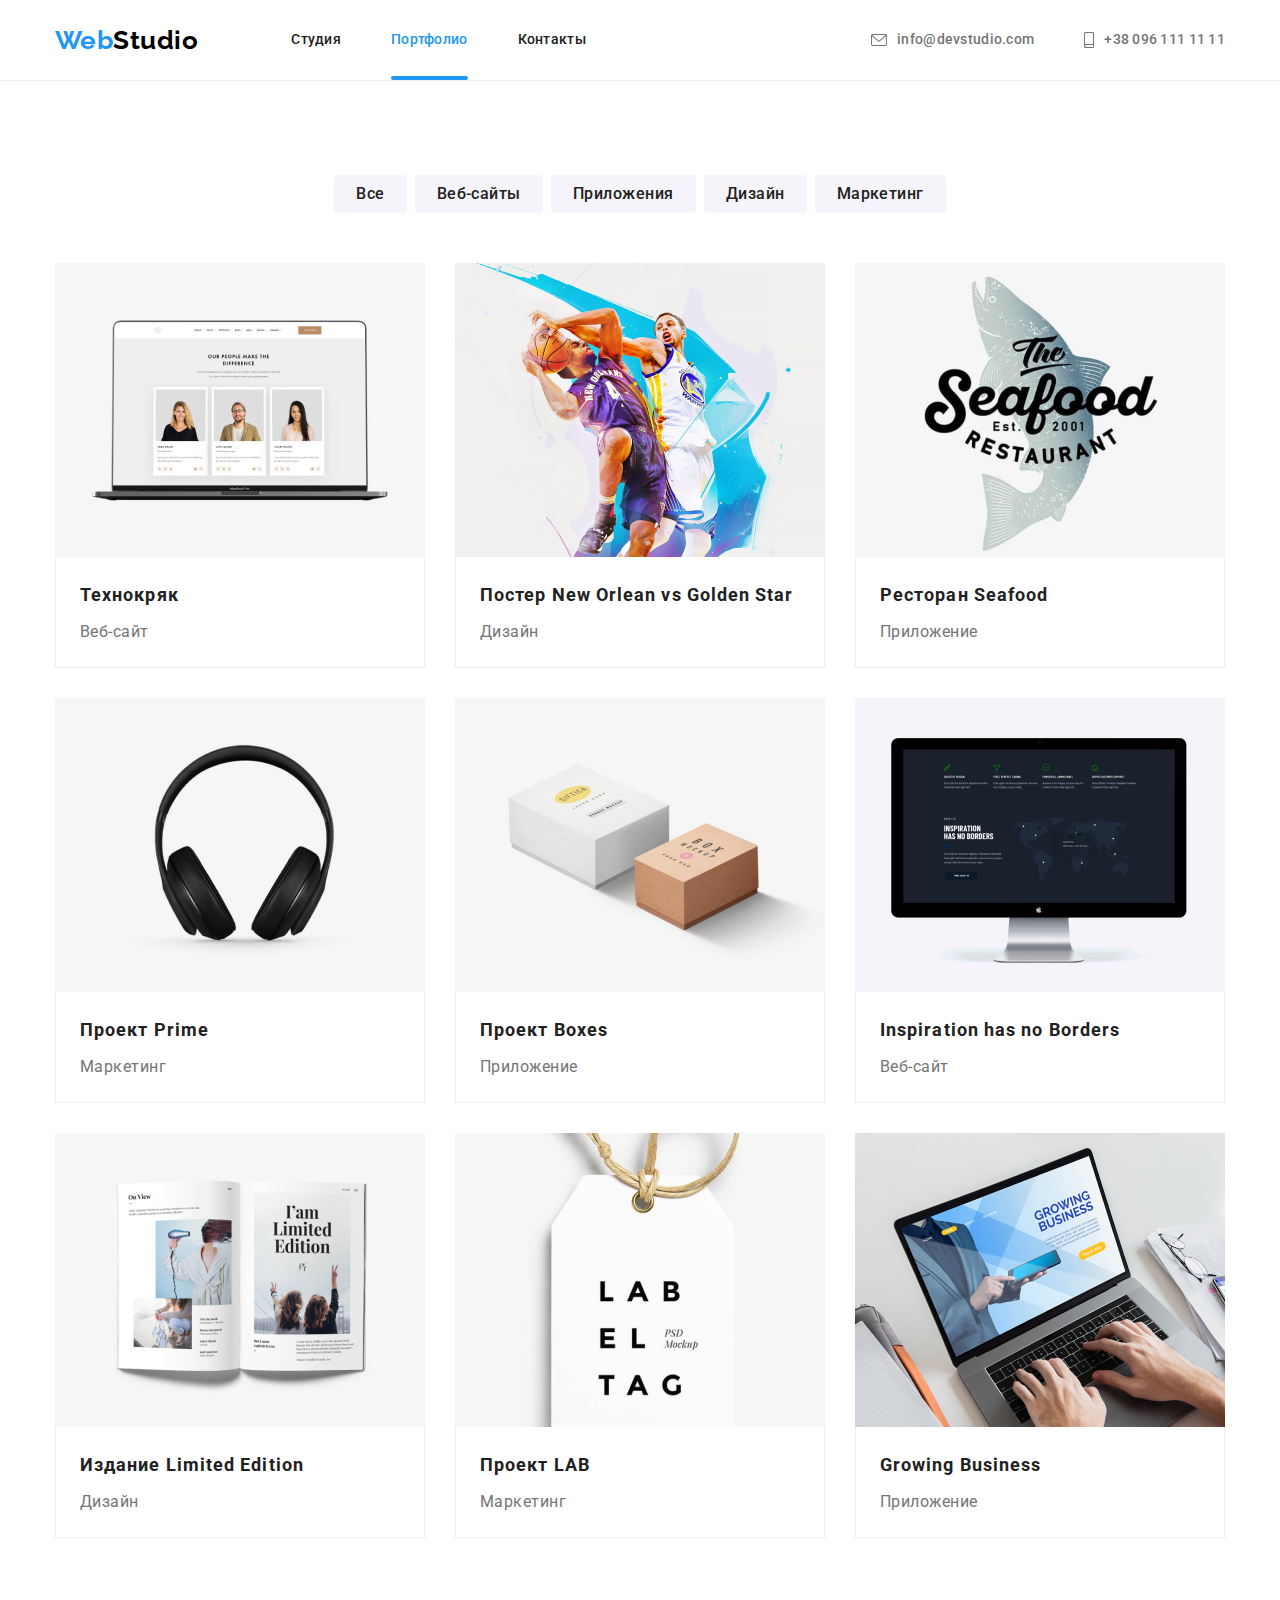
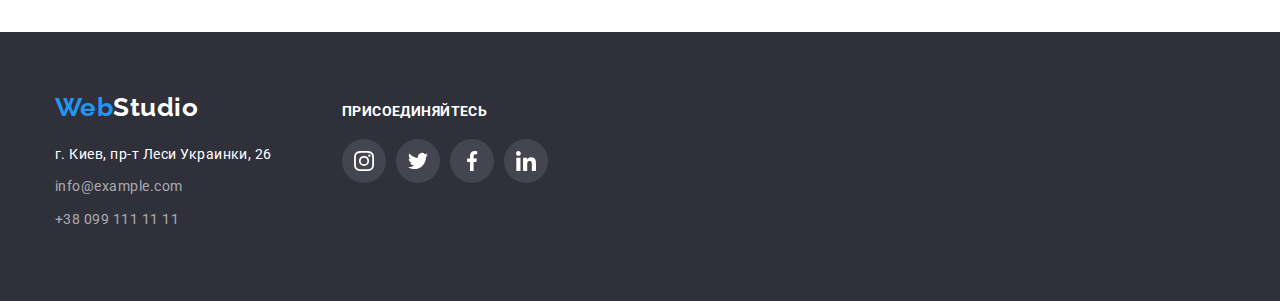
==== portfolio.html @ 90bdb80b "clone" ====
<!DOCTYPE html>
<html lang="en">

<head>
    <meta charset="UTF-8">
    <meta http-equiv="X-UA-Compatible" content="IE=edge">
    <meta name="viewport" content="width=device-width, initial-scale=1.0">
    <title>Портфолио</title>
    <link href="https://fonts.googleapis.com/css2?family=Raleway:wght@700&family=Roboto:wght@400;500;700;900&display=swap"
        rel="stylesheet">
    <link rel="stylesheet" href="https://cdnjs.cloudflare.com/ajax/libs/modern-normalize/1.1.0/modern-normalize.min.css">
    <link rel="stylesheet" href="./css/styles.css">
</head>

<body>
    <!--Шапка-->
    <header class="header">
        <div class="container header-container">  
            <nav class="nav-flex">
                <a href="/" class="logo"><span class="logo-accent">Web</span>Studio</a>
                <ul class="site-nav list">
                    <li class="item"><a href="./index.html" class="link ">Студия</a></li>
                    <li class="item"><a href="./portfolio.html" class="link current">Портфолио</a></li>
                    <li class="item"><a href="" class="link">Контакты</a></li>
                </ul> 
            </nav>               
            <ul class="contacts list ">
                <li class="item"><a href="mailto:info@devstudio.com" class="link mail">
                        <svg class="envelope" width="16px" height="12px">
                            <use href="./images/icons.svg#icon-envelope"></use>>
                        </svg>
                        <span>info@devstudio.com</span></a></li>
                <li class="item"><a href="tel:+380961111111" class="link tel">
                        <svg class="smartphone" width="10px" height="16px">
                            <use href="./images/icons.svg#icon-smartphone"></use>>
                        </svg>
                        <span>+38 096 111 11 11</span></a></li>
            </ul>
        </div>        
    </header>
    <main>
        <!--Фильтр-->
        <section class="section">
            <div class="container">
                <h1 class="section-title visually-hidden">Примеры работ</h1>
                <ul class="filter list">
                    <li class="item"><button type="button" class="button">Все</button></li>
                    <li class="item"><button type="button" class="button">Веб-сайты</button></li>
                    <li class="item"><button type="button" class="button">Приложения</button></li>
                    <li class="item"><button type="button" class="button">Дизайн</button></li>
                    <li class="item"><button type="button" class="button">Маркетинг</button></li>
                </ul>
                <!--Работы-->
                <ul class="portfolio list">
                    <li class="item">
                        <a href="" class="card-hover link ">
                            <div class="card-thumb">
                                <img class="card-img" src="./images/technokryak.jpg" alt="Технокряк" width="370" height="294">
                                <div class="card-overlay">
                                    <p class="card-text">Технокряк это современная площадка распространения коронавируса. Компании используют эту платформу
                                        для цифрового
                                        шпионажа и атак на защищённые сервера конкурентов.
                                    </p>
                                </div>                                
                            </div>                            
                            <div class="card-border">
                                <h2 class="title">Технокряк</h2>
                                <p class="text">Веб-сайт</p>
                            </div>
                        </a>
                    </li>
                    <li class="item">
                        <a href="" class="card-hover link">
                            <div class="card-thumb">
                                <img class="card-img" src="./images/neworleanvsgoldenstarposter.jpg" alt="Постер New Orlean vs Golden Star" width="370"
                                    height="294">
                                <div class="card-overlay">
                                <p class="card-text">Технокряк это современная площадка распространения коронавируса. Компании используют эту платформу
                                    для цифрового
                                    шпионажа и атак на защищённые сервера конкурентов.
                                </p>
                                </div>
                            </div>                            
                            <div class="card-border">
                                <h2 class="title">Постер New Orlean vs Golden Star</h2>
                                <p class="text">Дизайн</p>
                            </div>
                        </a>
                    </li>
                    <li class="item">
                        <a href="" class="card-hover link">
                            <div class="card-thumb">
                                <img class="card-img" src="./images/seafoodrestaurant.jpg" alt="Ресторан Seafood" width="370" height="294">
                                <div class="card-overlay">
                                    <p class="card-text">Технокряк это современная площадка распространения коронавируса. Компании используют эту платформу
                                        для цифрового
                                        шпионажа и атак на защищённые сервера конкурентов.
                                    </p>
                                </div>                                
                            </div>                            
                            <div class="card-border">
                                <h2 class="title">Ресторан Seafood</h2>
                                <p class="text">Приложение</p>
                            </div>
                        </a>
                    </li>
                    <li class="item">
                        <a href="" class="card-hover link">
                            <div class="card-thumb">
                                <img class="card-img" src="./images/primeproject.jpg" alt="Проект Prime" width="370" height="294">
                                <div class="card-overlay">
                                    <p class="card-text">Технокряк это современная площадка распространения коронавируса. Компании используют эту платформу
                                    для цифрового
                                    шпионажа и атак на защищённые сервера конкурентов.
                                </p>
                            </div>                                
                            </div>                            
                            <div class="card-border">
                                <h2 class="title">Проект Prime</h2>
                                <p class="text">Маркетинг</p>
                            </div>
                        </a>
                    </li>
                    <li class="item">
                        <a href="" class="card-hover link">
                            <div class="card-thumb">
                                <img class="card-img" src="./images/boxesproject.jpg" alt="Проект Boxes" width="370" height="294">
                                <div class="card-overlay">
                                    <p class="card-text">Технокряк это современная площадка распространения коронавируса. Компании используют эту платформу
                                        для цифрового
                                        шпионажа и атак на защищённые сервера конкурентов.
                                    </p>
                                </div>                                
                            </div>                            
                            <div class="card-border">
                                <h2 class="title">Проект Boxes</h2>
                                <p class="text">Приложение</p>
                            </div>
                        </a>
                    </li>
                    <li class="item">
                        <a href="" class="card-hover link">
                            <div class="card-thumb">
                                <img class="card-img" src="./images/inspirationhasnoborders.jpg" alt="Inspiration has no Borders" width="370"
                                    height="294">
                                    <div class="card-overlay">
                                        <p class="card-text">Технокряк это современная площадка распространения коронавируса. Компании используют эту платформу
                                            для цифрового
                                            шпионажа и атак на защищённые сервера конкурентов.
                                        </p>
                                    </div>                                
                            </div>                            
                            <div class="card-border">
                                <h2 class="title">Inspiration has no Borders</h2>
                                <p class="text">Веб-сайт</p>
                            </div>
                        </a>
                    </li>
                    <li class="item">
                        <a href="" class="card-hover link">
                            <div class="card-thumb">
                                <img class="card-img" src="./images/limitededition.jpg" alt="Издание Limited Edition" width="370" height="294">
                                <div class="card-overlay">
                                    <p class="card-text">Технокряк это современная площадка распространения коронавируса. Компании используют эту платформу
                                        для цифрового
                                        шпионажа и атак на защищённые сервера конкурентов.
                                    </p>
                                </div>                                
                            </div>                            
                            <div class="card-border">
                                <h2 class="title">Издание Limited Edition</h2>
                                <p class="text">Дизайн</p>
                            </div>
                        </a>
                    </li>
                    <li class="item">
                        <a href="" class="card-hover link">
                            <div class="card-thumb">
                                <img class="card-img" src="./images/labproject.jpg" alt="Проект LAB" width="370" height="294">
                                <div class="card-overlay">
                                    <p class="card-text">Технокряк это современная площадка распространения коронавируса. Компании используют эту платформу
                                        для цифрового
                                        шпионажа и атак на защищённые сервера конкурентов.
                                    </p>
                                </div>                                
                            </div>                            
                            <div class="card-border">
                                <h2 class="title">Проект LAB</h2>
                                <p class="text">Маркетинг</p>
                            </div>
                        </a>
                    </li>
                    <li class="item">
                        <a href="" class="card-hover link">
                            <div class="card-thumb">
                                <img class="card-img" src="./images/growingbusiness.jpg" alt="Growing Business" width="370" height="294">
                                <div class="card-overlay">
                                    <p class="card-text">Технокряк это современная площадка распространения коронавируса. Компании используют эту платформу
                                        для цифрового
                                        шпионажа и атак на защищённые сервера конкурентов.
                                    </p>
                                </div>                                
                            </div>                            
                            <div class="card-border">
                                <h2 class="title">Growing Business</h2>
                                <p class="text">Приложение</p>
                            </div>
                        </a>
                    </li>
                </ul>
            </div>            
        </section>
    </main>
    <footer class="footer">
        <div class="container">
            <div class="footer-box">
                <a href="/" class="footer-logo"><span class="logo-accent">Web</span>Studio</a>
                <address>
                    <ul class="footer-address list">
                        <li><a href="" class="link">г. Киев, пр-т Леси Украинки, 26</a></li>
                        <li><a href="mailto:info@example.com" class="contacts-link">info@example.com</a></li>
                        <li><a href="tel:+380991111111" class="contacts-link">+38 099 111 11 11</a></li>
                    </ul>
                </address>
            </div>
            <div class="invite">
                <h2 class="invite-title">присоединяйтесь</h2>
                <ul class="team-tumb list">
                    <li class="icon">
                        <a href="" class="social">
                            <svg class="instagram" width="20px" height="20px">
                                <use href="./images/icons.svg#icon-instagram"></use>
                            </svg>
                        </a>
                    </li>
                    <li class="icon">
                        <a href="" class="social">
                            <svg class="twitter" width="20px" height="20px">
                                <use href="./images/icons.svg#icon-twitter"></use>
                            </svg>
                        </a>
                    </li>
                    <li class="icon">
                        <a href="" class="social">
                            <svg class="facebook" width="20px" height="20px">
                                <use href="./images/icons.svg#icon-facebook"></use>
                            </svg>
                        </a>
                    </li>
                    <li class="icon">
                        <a href="" class="social">
                            <svg class="linkedin" width="20px" height="20px">
                                <use href="./images/icons.svg#icon-linkedin"></use>
                            </svg>
                        </a>
                    </li>
                </ul>
            </div>
        </div>
    </footer>
</body>

</html>
---- css/styles.css ----
body {
  background-color: var(--primery-white-color);
  color: var(--primery-text-color);
  font-family: Roboto, sans-serif;
  letter-spacing: 0.03em;
}

:root {
  --primery-text-color: #757575;
  --heading-text-color: #212121;
  --accent-color: #2196f3;
  --primery-white-color: #ffffff;
  --icon-color: #AFB1B8;
}
h1, h2, h3, h4, h5, h6, p{
  margin: 0;
}
img{
  display: block;
  max-width: 100%;
}

/*Спрятать заголовки*/
.visually-hidden {
  position: absolute;
  clip: rect(0 0 0 0);
  width: 1px;
  height: 1px;
  margin: -1px;
}

.list {
  list-style: none;
  padding: 0;
  margin: 0;
}

.container {
  width: 1200px;
  padding: 0 15px;
  margin: 0 auto;
}
/*Шапка*/
.header{
 border-bottom: 1px solid #ECECEC;
}
.header-container {
  display: flex;
  align-items: center; 
}
.nav-flex {
  display: flex;
  align-items: center;
}
.logo {
  color: #000000;
  font-family: Raleway, sans-serif;
  font-weight: 700;
  font-size: 26px;
  line-height: 1.19;
  text-decoration: none;
}
.logo-accent {
  color: var(--accent-color);
}
.site-nav {
  display: flex;
  margin-left: 93px;
}
.site-nav .item + .item {
  margin-left: 50px;
}
.site-nav .link {
  display: block;
  padding-top: 32px;
  padding-bottom: 32px;

  color: var(--heading-text-color);
  font-weight: 500;
  font-size: 14px;
  line-height: 1.14;
  letter-spacing: 0.02em;
  text-decoration: none;
  transition-property: color;
  transition-duration: 250ms;
  transition-timing-function: cubic-bezier(0.4, 0, 0.2, 1);
}
.site-nav .link:hover,
.site-nav .link:focus {
  color: var(--accent-color);
}
.site-nav .link.current {
  position: relative;
  color: var(--accent-color);
}
.site-nav .link.current::after{
  position: absolute;
  left: 0;
  bottom: 0;
  content: "";
  display: block;
  width: 100%;
  height: 4px;
  border-radius: 2px;
  background-color: var(--accent-color);
}
.contacts {
  display: flex;
  margin-left: auto;
}
.contacts .item + .item {
  margin-left: 50px;
}
.contacts .link {
  color: var(--primery-text-color);
  font-weight: 500;
  font-size: 14px;
  line-height: 1.14;
  letter-spacing: 0.02em;
  text-decoration: none;
  transition-property: color;
  transition-duration: 250ms;
  transition-timing-function: cubic-bezier(0.4, 0, 0.2, 1);
}
.contacts .link:hover,
.contacts .link:focus {
  color: var(--accent-color);
}
.mail{
  display: flex;
  align-items: center;
 
}
.tel {
  display: flex;
  align-items: center;
  
}
.envelope{
  margin-right: 10px;
  fill: currentColor;
}

.smartphone{  
  margin-right: 10px;
  fill: currentColor;
}

/*Main*/
/*Герой*/
.hero {
  background-color: #C4C4C4;
  text-align: center;
}
.hero .container{
  padding-top: 200px;
  padding-bottom: 200px;
}
.hero-title {
  margin-top: 0;
  margin-bottom: 30px;
  color: var(--primery-white-color);
  font-weight: 900;
  font-size: 44px;
  line-height: 1.36;
  letter-spacing: 0.06em;
  text-transform: uppercase;
}
.button {
  border-radius: 4px;
  border-style: none;
  padding-top: 10px;
  padding-right: 32px;
  padding-bottom: 10px;
  padding-left: 32px;
  color: var(--primery-white-color);
  background-color: var(--accent-color);
  font-family: inherit;
  font-weight: 700;
  font-size: 16px;
  line-height: 1.87;
  letter-spacing: 0.06em;
}
.overlay{
  min-height: 600px;
  max-width: 1600px;
  margin-left: auto;
  margin-right: auto;
  background-image: linear-gradient(to right, rgba(47, 48, 58, 0.4), rgba(47, 48, 58, 0.4)),
   url(../images/hero.jpg);
  background-repeat: no-repeat;
  background-position: center;
  background-size: cover;
}

/*section*/
.section {
  padding-top: 94px;
  padding-bottom: 94px;
}
.section-title {
  margin-top: 0;
  margin-bottom: 50px;
  color: var(--heading-text-color);
  font-weight: 700;
  font-size: 36px;
  line-height: 1.17;
  text-align: center;
}
/*Преимущества*/
.advantages-section {
  padding-bottom: 0;
}
.advantages {
  display: flex;
  flex-wrap: wrap;
}
.advantages .item {
  width: 270px;
}
.advantages .item + .item {
  margin-left: 30px;
}

.advantages .title {
  margin-top: 0;
  margin-bottom: 10px;
  color: var(--heading-text-color);
  font-weight: 700;
  font-size: 14px;
  line-height: 1.14;
  text-transform: uppercase;
}
.advantages .text {
  margin-top: 0;
  font-weight: 400;
  font-size: 14px;
  line-height: 1.71;
}
.box-advantages {
  display: flex;
  align-items: center;
  justify-content: center;
  width: 270px;
  height: 120px;
  background-color: #F5F4FA ;
  margin-bottom: 30px;
}


/*Чем мы занимаемся?*/
.whatwedo {
  display: flex;
  flex-wrap: wrap;
}
.whatwedo .item {
  width: 370px;
}
.whatwedo .item + .item {
  margin-left: 30px;
}
.whatwedo-thumb::before{
  content: "";
  position: absolute;
  width: 100%;
  height: 70px;
  bottom: 0;
  left: 0;
  background-color: rgba(47, 48, 58, 0.8);
}
.whatwedo-thumb{

  position: relative;
}
.whatwedo-text{   

font-weight: 700;
font-size: 14px;
line-height: 1.14;
text-align: center;
letter-spacing: 0.03em;
text-transform: uppercase;

color: var(--primery-white-color);

  position: absolute;
  bottom: 0;
  
  width: 100%;
  padding-bottom: 27px;
 
}

/*Наша команда*/
.ourteam {
  background-color: #f5f4fa;
}
.team {
  display: flex;
  flex-wrap: wrap;
}
.team .item {
  width: 270px;
  box-shadow: 0px 4px 4px 0px rgba(0, 0, 0, 0.25);
  border-radius: 0 0 4px 4px;
}
.team .item + .item{
  margin-left: 30px;
}
}
.team .image {
  margin-top: 0;
  margin-bottom: 0;
}
.team-description{
  padding-top: 30px;
  padding-bottom: 30px;
  background-color: var(--primery-white-color);
  border-radius: 0 0 4px 4px;
}

.team-title {
  text-align: center;
  margin-top: 0;
  margin-bottom: 10px;
  color: var(--heading-text-color);
  font-weight: 500;
  font-size: 16px;
  line-height: 1.19;
}
.team .text {
  text-align: center;
  margin-top: 0;
  margin-bottom: 16px;
  font-weight: 400;
  font-size: 16px;
  line-height: 1.19;
}
.team-tumb{
  display: flex;
  align-items: center;
  justify-content: center;
}
.social{
  margin: 0;
  padding: 0;
  display: flex;
  align-items: center;
  justify-content: center;
  width: 44px;
  height: 44px;
  border-radius: 50%;
  color: var(--icon-color);
  transition-property: color, background-color ;
  transition-duration: 250ms;
  transition-timing-function: cubic-bezier(0.4, 0, 0.2, 1);  
}
.team-tumb .icon + .icon{
  margin-left: 10px;
}
.social:hover,
.social:focus{
  color: var(--primery-white-color); 
  background-color: var(--accent-color);
}
.invite .social {
  color: var(--primery-white-color);
  background-color: rgba(255, 255, 255, 0.1);
  transition-property: background-color;
  transition-duration: 250ms;
  transition-timing-function: cubic-bezier(0.4, 0, 0.2, 1);
}
.invite .social:hover,
.invite .social:focus{
  background-color: var(--accent-color);
}

.instagram{
  fill: currentColor;
}
.twitter{
  fill: currentColor;
}
.facebook{
  fill: currentColor;
}
.linkedin{
  fill: currentColor;
}

/*Постоянные клиенты*/

.clients{
display: flex;
justify-content: space-between;
}
.clients .item a{
  display: flex;
  align-items: center;
  justify-content: center;
  width: 170px;
  height: 92px;
  color: var(--icon-color);
  border: solid 1px var(--icon-color);
  border-radius: 4px;
  transition-property: color, border-color;
  transition-duration: 250ms;
  transition-timing-function: cubic-bezier(0.4, 0, 0.2, 1);
}
.clients .item a:hover,
.clients .item a:focus{
  color: var(--accent-color);
  border-color: var(--accent-color);
}
.yaco {
  fill: currentColor;
}
.here{
  fill: currentColor;
}
.company{
  fill: currentColor;
}
.foster{
  fill: currentColor;
}
.brand{
  fill: currentColor;
}
.tagline{
  fill: currentColor;
}

/*Footer*/
.footer {
  padding-top: 60px;
  padding-bottom: 60px;
  background-color: #2f303a;
}
.footer .container{
  display: flex;
  align-items: baseline;
}
.footer-logo {
  display: inline-block;
  margin-top: 0;
  margin-bottom: 20px;
  color: var(--primery-white-color);
  font-family: Raleway, sans-serif;
  font-weight: 700;
  font-size: 26px;
  line-height: 1.19;
  text-decoration: none;
}
.footer-address .link {
  display: inline-block;
  margin-top: 0;
  margin-bottom: 9px;
  color: var(--primery-white-color);
  font-style: normal;
  font-weight: 400;
  font-size: 14px;
  line-height: 1.71;
  text-decoration: none;
}
.footer-address .contacts-link {
  display: inline-block;
  margin-top: 0;
  margin-bottom: 9px;
  color: rgba(255, 255, 255, 0.6);
  font-style: normal;
  font-weight: 400;
  font-size: 14px;
  line-height: 1.71;
  text-decoration: none;
}
.invite{
  margin-left: 70px;
}
.invite-title{
font-family: Roboto;
font-style: normal;
font-weight: 700;
font-size: 14px;
line-height: 16px;
letter-spacing: 0.03em;
text-transform: uppercase;
color: var(--primery-white-color);
margin-bottom: 20px;
}
/*Portfolio*/

.filter {
  display: flex;
  justify-content: center;
  margin-bottom: 50px;
}

.filter .item + .item {
  margin-left: 8px;
}

.filter .button {
  border-radius: 4px;
  border-style: none;
  padding-top: 6px;
  padding-right: 22px;
  padding-bottom: 6px;
  padding-left: 22px;
  color: var(--heading-text-color);
  background-color: #f5f4fa;
  font-family: inherit;
  font-weight: 500;
  font-size: 16px;
  line-height: 1.62;
  letter-spacing: inherit;
  transition-property: background-color, color, box-shadow;
  transition-duration: 250ms;
  transition-timing-function: cubic-bezier(0.4, 0, 0.2, 1);
}

.filter .button:hover,
.filter .button:focus {
  color: var(--primery-white-color);
  background-color: var(--accent-color);
  box-shadow: 0px 4px 4px 0px rgba(0, 0, 0, 0.25);
}

/*Работы*/

.portfolio {
  display: flex;
  flex-wrap: wrap;
}
.portfolio .item {
  width: 370px;
  margin-right: 30px;
  margin-bottom: 30px;
  
}

.card-hover{
  display: block;
  transition-property: box-shadow;
  transition-duration: 250ms;
  transition-timing-function: cubic-bezier(0.4, 0, 0.2, 1); 
}
.card-hover:hover,
.card-hover:focus{
   box-shadow: 0px 4px 4px 0px rgba(0, 0, 0, 0.25);
}

.portfolio .item:nth-child(3n) {
  margin-right: 0;
}
.portfolio .item:nth-last-child(-n + 3) {
  margin-bottom: 0;
}
.portfolio .title {  
  margin-bottom: 4px;
  color: var(--heading-text-color);
  font-weight: 700;
  font-size: 18px;
  line-height: 2;
  letter-spacing: 0.06em;
}
.portfolio .link {
  text-decoration: none;
}
.portfolio .text {  
  color: var(--primery-text-color);
  font-weight: 400;
  font-size: 16px;
  line-height: 1.87;
}
.card-img{
  display: block;
  margin: 0;
}
.card-border{
  padding-top: 20px;
  padding-right: 24px;
  padding-bottom: 20px;
  padding-left: 24px;
  border-right: solid 1px #EEEEEE;
  border-bottom: solid 1px #EEEEEE;
  border-left: solid 1px #EEEEEE;
}
.card-thumb{
  position: relative;
  overflow: hidden;
}

.card-overlay {
  position: absolute;
  top: 0;
  left: 0;
  width: 100%;
  height: 100%;
  background-color: rgba(33, 150, 243, 0.9);  

  transform: translateY(100%);
  transition: transform 250ms cubic-bezier(0.4, 0, 0.2, 1);
}


.card-text{
  position: absolute;
  top: 0;  
  left: 0;

  padding-left: 24px;
  padding-right: 24px;
  padding-top: 64px;
  padding-bottom: 64px;

font-weight: 400;
font-size: 18px;
line-height: 1.56;
letter-spacing: 0.03em;
color: var(--primery-white-color);

}


.card-hover:hover .card-overlay{
transform: translateY(0);

} 

.backdrop{
  position: fixed;
  top: 0;
  left: 0;
  width: 100%;
  height: 100%;

  opacity: 1;
  transition: opacity 250ms cubic-bezier(0.4, 0, 0.2, 1);

  background-color: rgba(0, 0, 0, 0.2);
}

.backdrop.is-hidden{
  opacity: 0;
  pointer-events: none;
  
}

.backdrop.is-hidden .modal{
transform: translate(-50%, -50%) scale(0.5);
}

.modal{
  position: absolute;
  top: 50%;
  left: 50%;
  transform: translate(-50%, -50%) scale(1);
  transition: transform 250ms cubic-bezier(0.4, 0, 0.2, 1);

  width: 528px;
  height: 581px;

  background-color: var(--primery-white-color);


  
}

.modal-button{
  position: absolute;
  top: 8px;
  right: 8px;
  width: 30px;
  height: 30px;

  border: 1px solid rgba(0, 0, 0, 0.1);
  border-radius: 50%;  

  background-color: var(--primery-white-color);
}
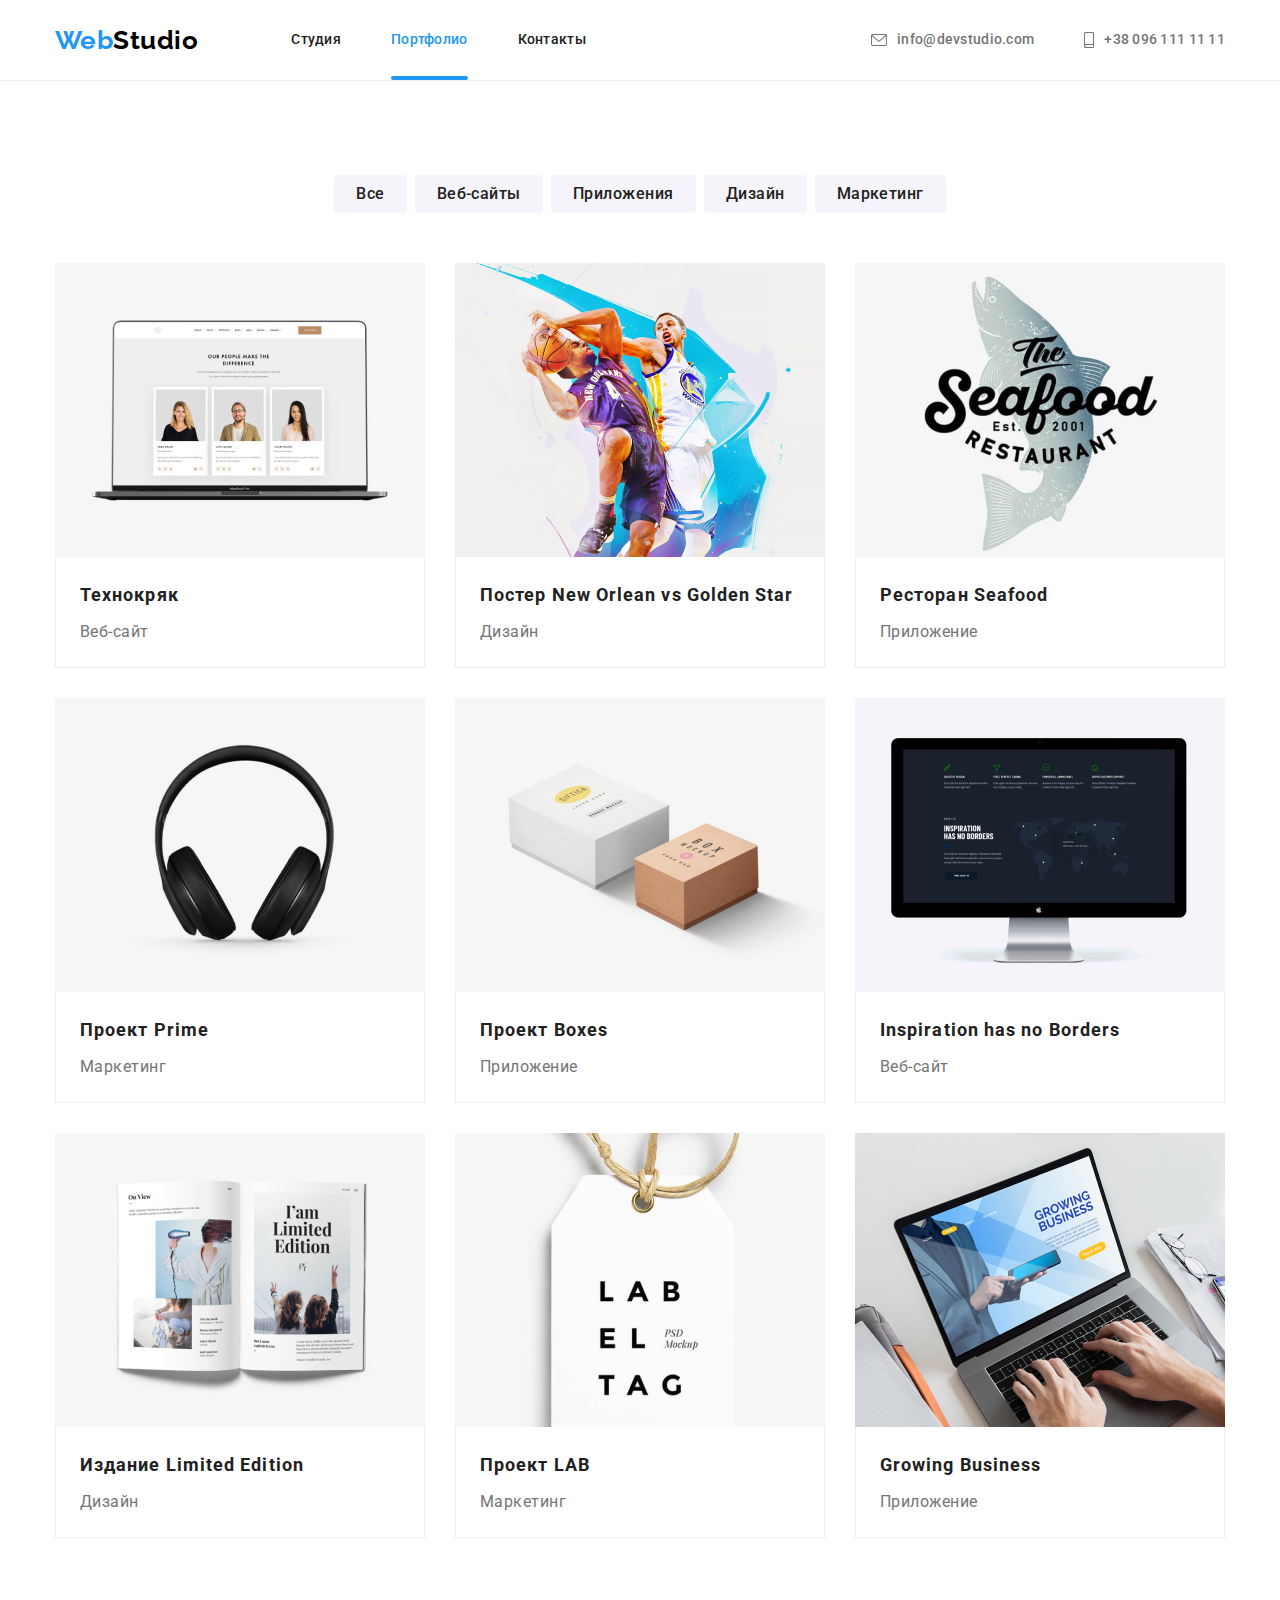
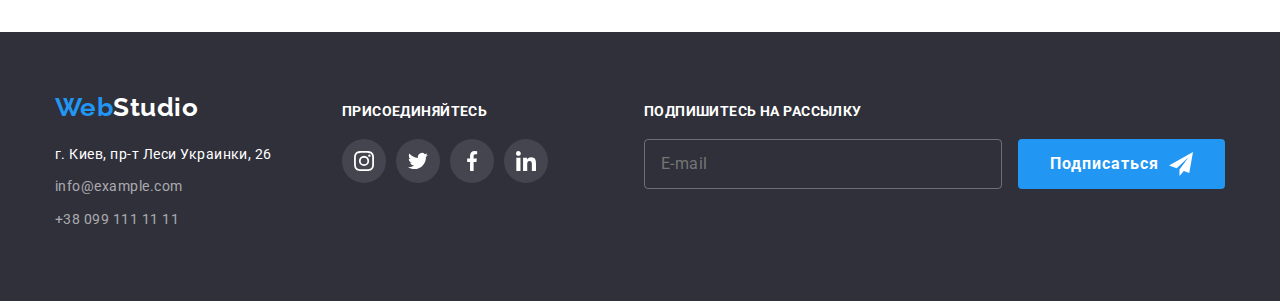
==== commit 090c437f: "Подписаться на рассылку в футере" ====
--- a/portfolio.html
+++ b/portfolio.html
@@ -211,53 +211,65 @@
             </div>            
         </section>
     </main>
-    <footer class="footer">
-        <div class="container">
-            <div class="footer-box">
-                <a href="/" class="footer-logo"><span class="logo-accent">Web</span>Studio</a>
-                <address>
-                    <ul class="footer-address list">
-                        <li><a href="" class="link">г. Киев, пр-т Леси Украинки, 26</a></li>
-                        <li><a href="mailto:info@example.com" class="contacts-link">info@example.com</a></li>
-                        <li><a href="tel:+380991111111" class="contacts-link">+38 099 111 11 11</a></li>
-                    </ul>
-                </address>
-            </div>
-            <div class="invite">
-                <h2 class="invite-title">присоединяйтесь</h2>
-                <ul class="team-tumb list">
-                    <li class="icon">
-                        <a href="" class="social">
-                            <svg class="instagram" width="20px" height="20px">
-                                <use href="./images/icons.svg#icon-instagram"></use>
-                            </svg>
-                        </a>
-                    </li>
-                    <li class="icon">
-                        <a href="" class="social">
-                            <svg class="twitter" width="20px" height="20px">
-                                <use href="./images/icons.svg#icon-twitter"></use>
-                            </svg>
-                        </a>
-                    </li>
-                    <li class="icon">
-                        <a href="" class="social">
-                            <svg class="facebook" width="20px" height="20px">
-                                <use href="./images/icons.svg#icon-facebook"></use>
-                            </svg>
-                        </a>
-                    </li>
-                    <li class="icon">
-                        <a href="" class="social">
-                            <svg class="linkedin" width="20px" height="20px">
-                                <use href="./images/icons.svg#icon-linkedin"></use>
-                            </svg>
-                        </a>
-                    </li>
+<footer class="footer">
+    <div class="container">
+        <div class="footer-box">
+            <a href="/" class="footer-logo"><span class="logo-accent">Web</span>Studio</a>
+            <address>
+                <ul class="footer-address list">
+                    <li><a href="" class="link">г. Киев, пр-т Леси Украинки, 26</a></li>
+                    <li><a href="mailto:info@example.com" class="contacts-link">info@example.com</a></li>
+                    <li><a href="tel:+380991111111" class="contacts-link">+38 099 111 11 11</a></li>
                 </ul>
-            </div>
+            </address>
         </div>
-    </footer>
+        <div class="invite">
+            <h2 class="invite-title">присоединяйтесь</h2>
+            <ul class="team-tumb list">
+                <li class="icon">
+                    <a href="" class="social">
+                        <svg class="instagram" width="20px" height="20px">
+                            <use href="./images/icons.svg#icon-instagram"></use>
+                        </svg>
+                    </a>
+                </li>
+                <li class="icon">
+                    <a href="" class="social">
+                        <svg class="twitter" width="20px" height="20px">
+                            <use href="./images/icons.svg#icon-twitter"></use>
+                        </svg>
+                    </a>
+                </li>
+                <li class="icon">
+                    <a href="" class="social">
+                        <svg class="facebook" width="20px" height="20px">
+                            <use href="./images/icons.svg#icon-facebook"></use>
+                        </svg>
+                    </a>
+                </li>
+                <li class="icon">
+                    <a href="" class="social">
+                        <svg class="linkedin" width="20px" height="20px">
+                            <use href="./images/icons.svg#icon-linkedin"></use>
+                        </svg>
+                    </a>
+                </li>
+            </ul>
+        </div>
+        <div class="mailing">
+            <form>
+                <label for="email" class="invite-title email-label">Подпишитесь на рассылку</label>
+                <input type="email" name="email" id="email" placeholder="E-mail" class="email-input">
+                <button type="submit" class="button email-button"><span>Подписаться</span>
+                    <svg width="24px" height="24px" class="icon-send">
+                        <use href="./images/icons.svg#icon-icon-send"></use>
+                    </svg>
+                </button>
+            </form>
+        </div>
+
+    </div>
+</footer>
 </body>
 
 </html>--- a/css/styles.css
+++ b/css/styles.css
@@ -488,6 +488,44 @@
 color: var(--primery-white-color);
 margin-bottom: 20px;
 }
+
+.mailing{
+  display: flex;
+  margin-left: auto;
+}
+
+.email-label{
+  display: block;
+}
+
+.email-input{
+  
+  background-color: transparent;
+  width: 358px;
+height: 50px;
+margin-right: 12px;
+border-radius: 4px;
+padding-left: 16px;
+padding-top: 15px;
+padding-bottom: 15px;
+border: 1px solid rgba(255, 255, 255, 0.3);
+
+font-family: Roboto;
+font-weight: 400;
+font-size: 16px;
+line-height: 1.25;
+letter-spacing: 0.03em;
+}
+
+.email-button{
+  display: inline-flex;
+  align-items: center;
+}
+
+.icon-send{
+  margin-left: 10px;
+}
+
 /*Portfolio*/
 
 .filter {
